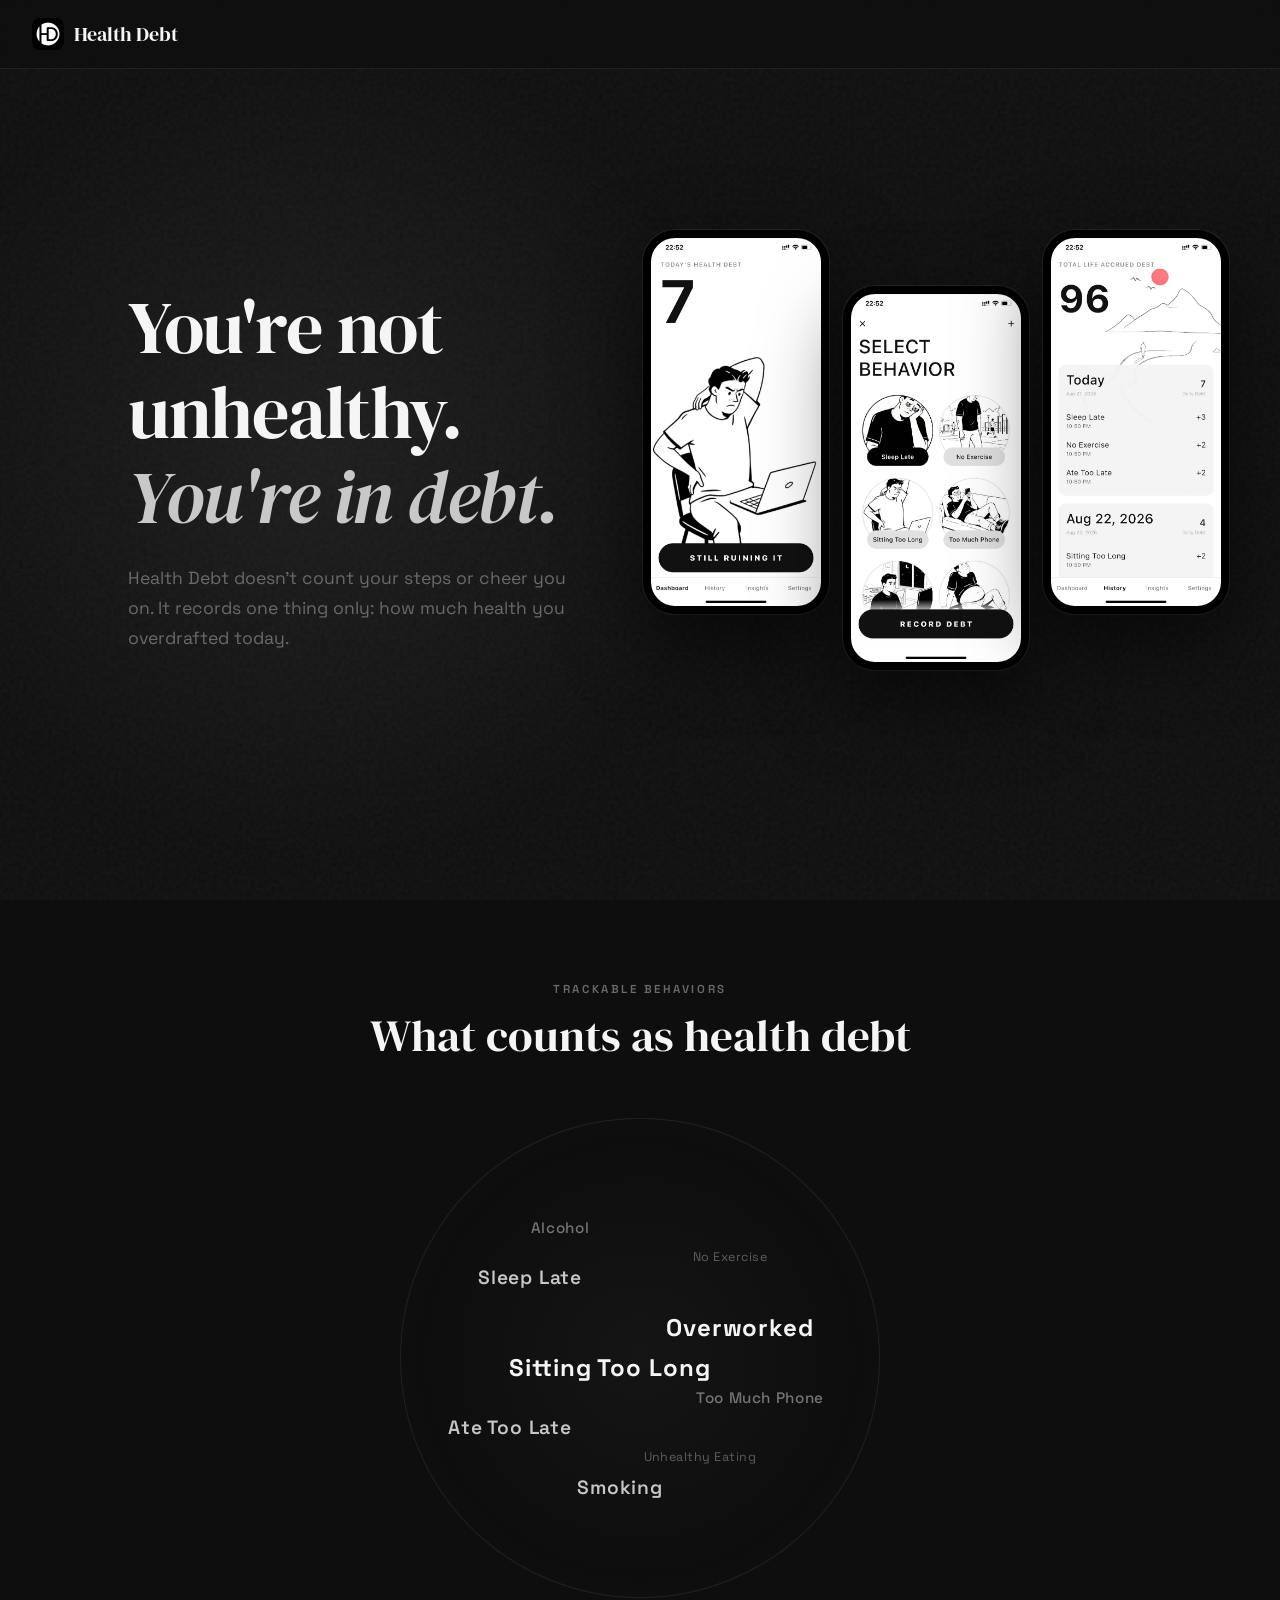
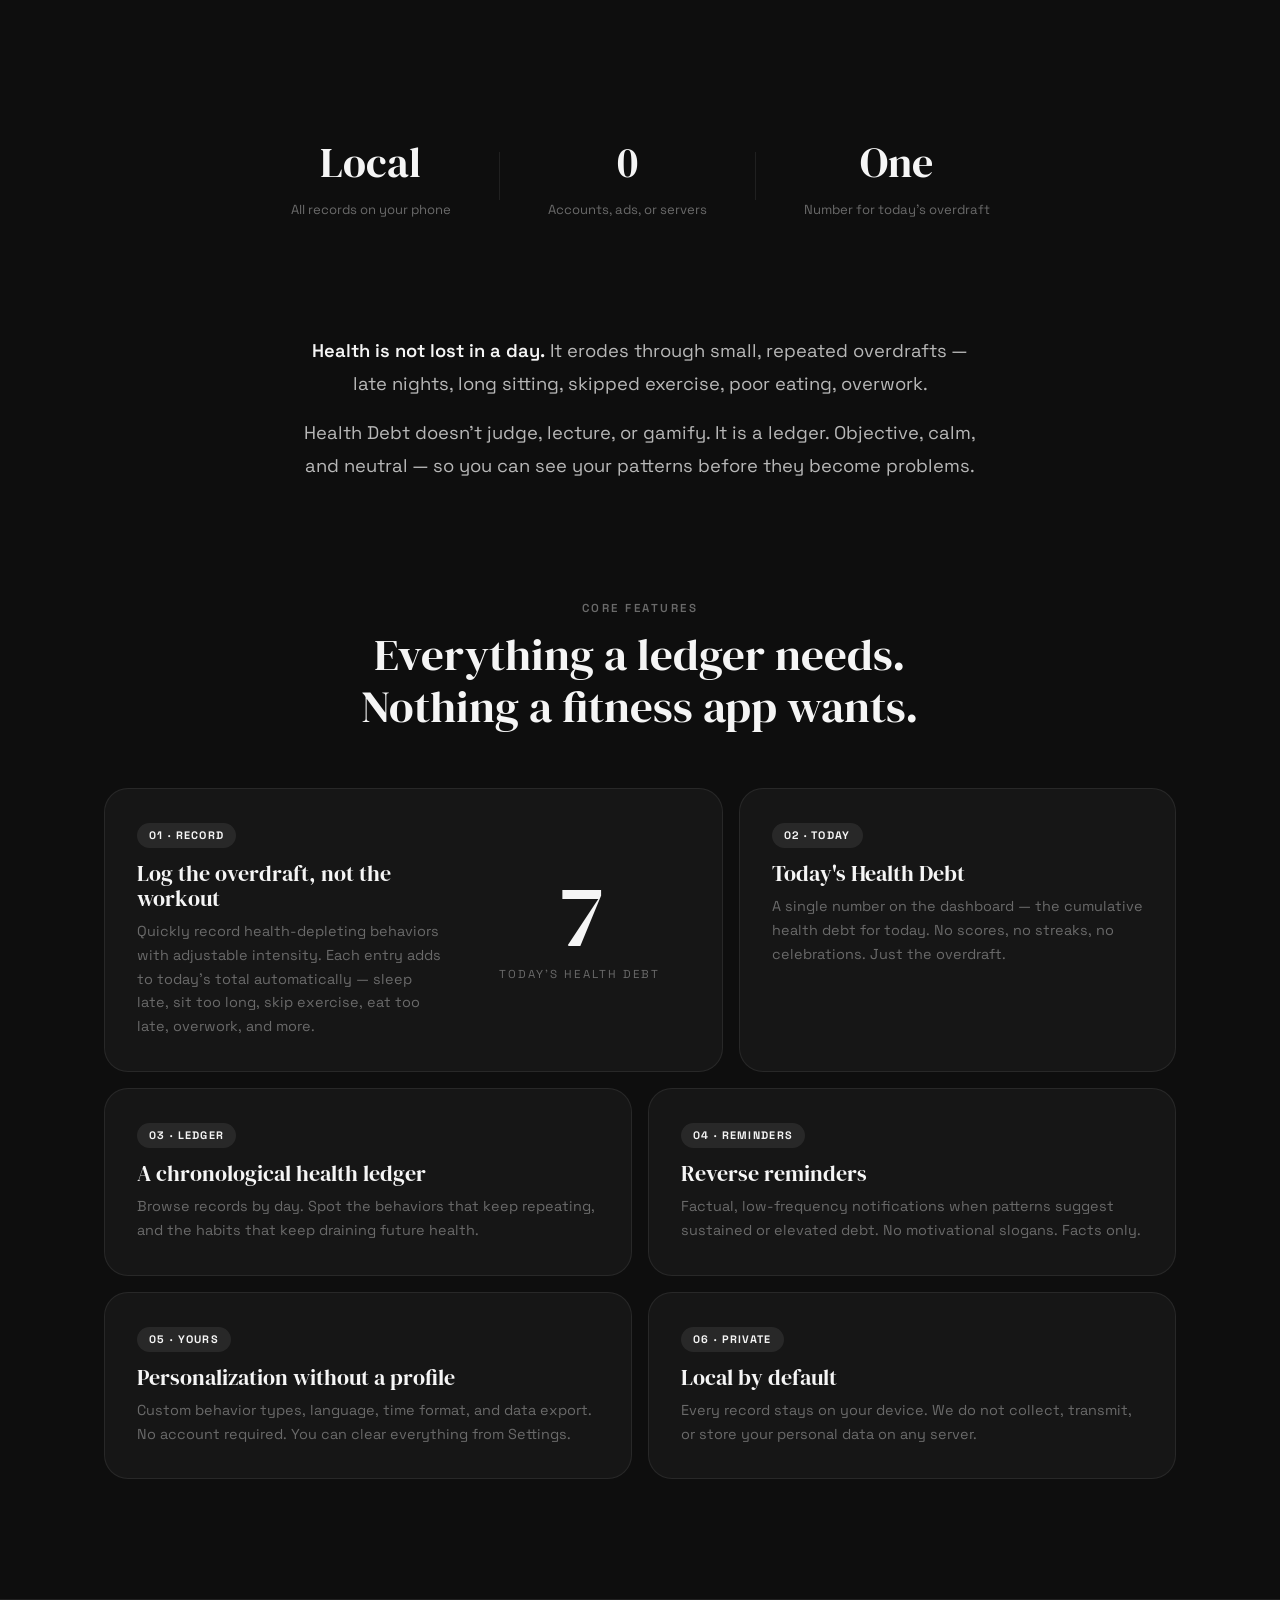
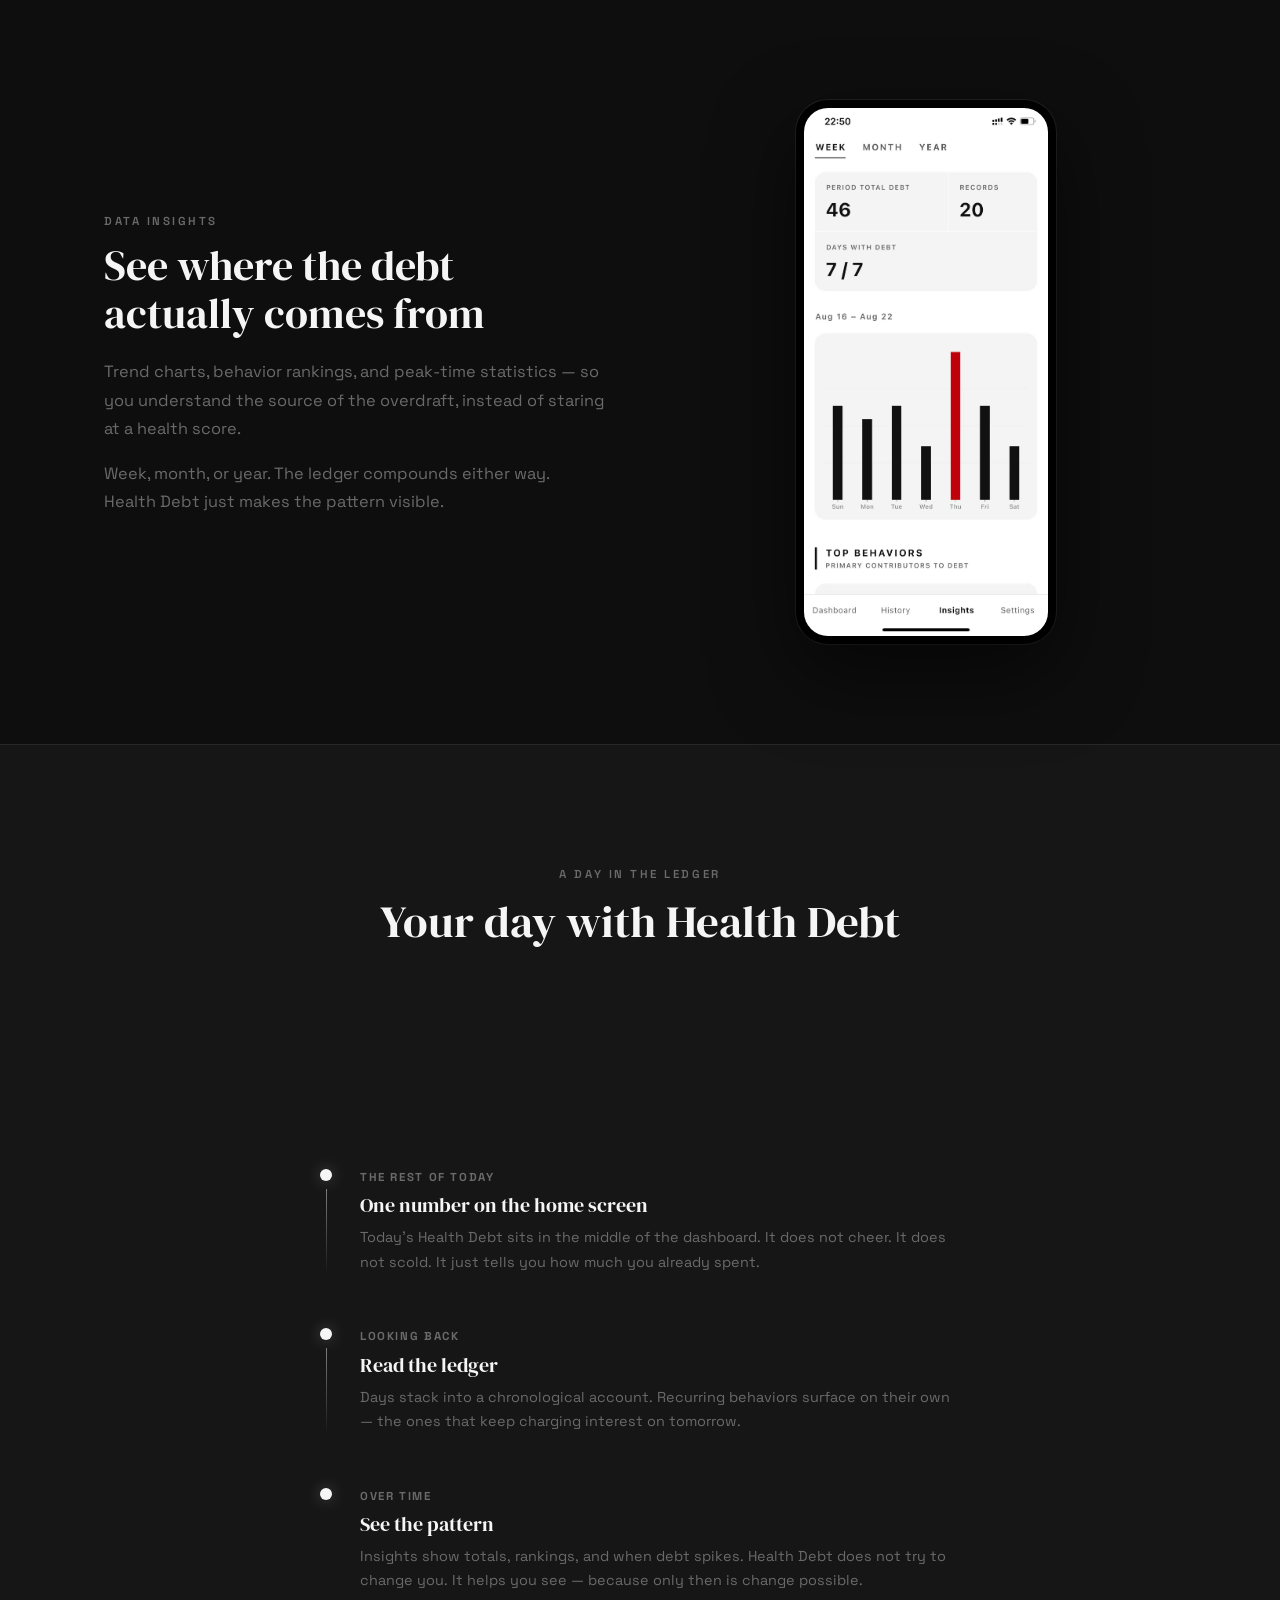
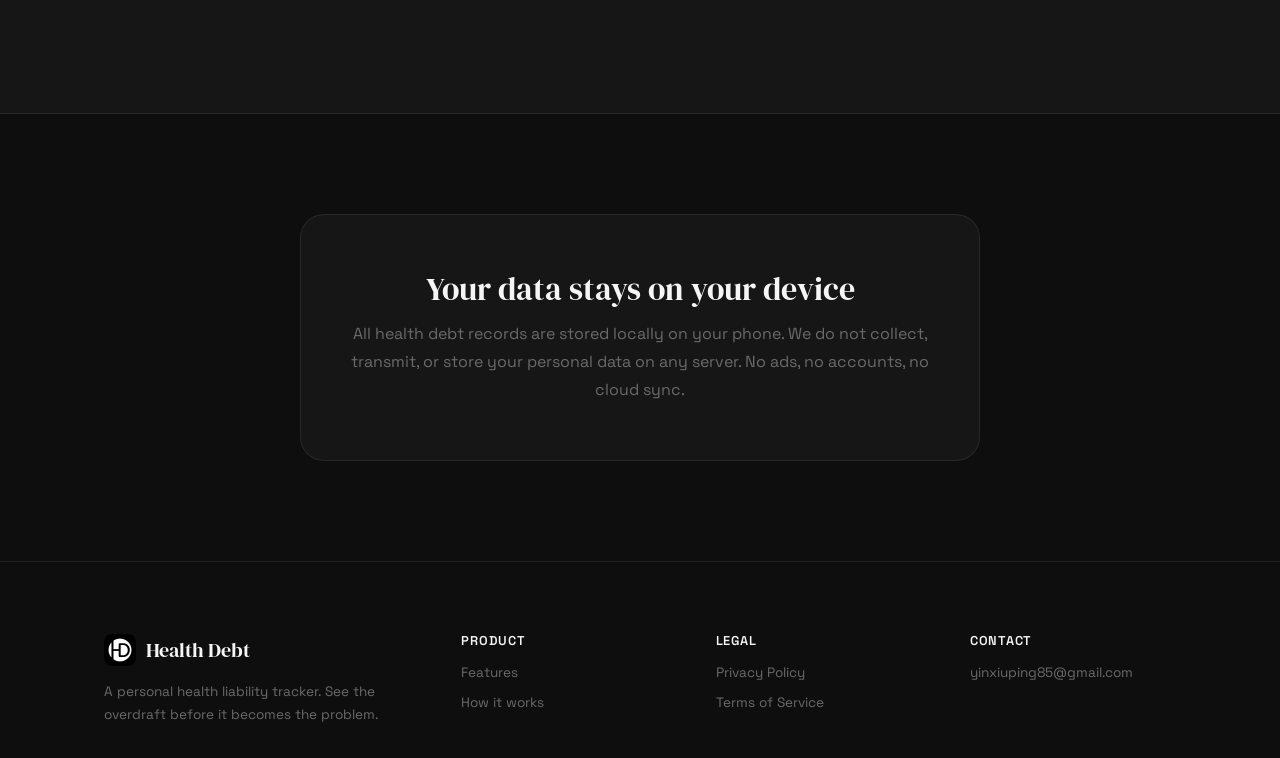
==== index.html @ 284af762 "init code" ====
<!DOCTYPE html>
<html lang="en">
<head>
  <meta charset="UTF-8">
  <meta name="viewport" content="width=device-width, initial-scale=1.0">
  <title>Health Debt — Track Your Health Debt</title>
  <meta name="description" content="Health Debt is a minimalist health liability tracker. Record daily health-depleting behaviors, see your cumulative health debt, and understand your lifestyle patterns. All data stays on your device.">
  <link rel="preconnect" href="https://fonts.googleapis.com">
  <link rel="preconnect" href="https://fonts.gstatic.com" crossorigin>
  <link href="https://fonts.googleapis.com/css2?family=DM+Serif+Display:ital@0;1&family=Space+Grotesk:wght@400;500;600;700&display=swap" rel="stylesheet">
  <link rel="icon" type="image/png" href="app_icon.png">
  <link rel="apple-touch-icon" href="app_icon.png">
  <link rel="stylesheet" href="site.css">
</head>
<body>
  <header class="topbar">
    <a href="index.html" class="logo">
      <img class="logo-mark" src="app_icon.png" alt="Health Debt">
      <span class="logo-name">Health Debt</span>
    </a>
  </header>

  <section class="hero">
    <div class="hero-grain"></div>
    <div class="hero-radial"></div>
    <div class="hero-inner">
      <h1 class="hero-title">You're not unhealthy.<br><em>You're in debt.</em></h1>
      <p class="hero-desc">Health Debt doesn't count your steps or cheer you on. It records one thing only: how much health you overdrafted today.</p>
    </div>
    <div class="hero-phones">
      <div class="phone">
        <img src="home.jpg" alt="Health Debt dashboard showing today's health debt as a single number">
      </div>
      <div class="phone phone-offset">
        <img src="add.jpg" alt="Select behavior screen for recording a health debt">
      </div>
      <div class="phone">
        <img src="history.jpg" alt="Health ledger listing daily records and accrued debt">
      </div>
    </div>
  </section>

  <section class="bubble-section">
    <div class="sec-kicker">Trackable Behaviors</div>
    <h2 class="sec-title">What counts as health debt</h2>
    <div class="bubble-circle">
      <span class="bubble-word bw-lg" style="--dx:-110px;--dy:-80px;--dur:6.2s;--delay:0s">Sleep Late</span>
      <span class="bubble-word bw-sm" style="--dx:90px;--dy:-100px;--dur:7.1s;--delay:-1.5s">No Exercise</span>
      <span class="bubble-word bw-xl" style="--dx:-30px;--dy:10px;--dur:5.8s;--delay:-3s">Sitting Too Long</span>
      <span class="bubble-word bw-md" style="--dx:120px;--dy:40px;--dur:6.8s;--delay:-0.8s">Too Much Phone</span>
      <span class="bubble-word bw-lg" style="--dx:-130px;--dy:70px;--dur:7.5s;--delay:-2.2s">Ate Too Late</span>
      <span class="bubble-word bw-sm" style="--dx:60px;--dy:100px;--dur:6.4s;--delay:-4s">Unhealthy Eating</span>
      <span class="bubble-word bw-xl" style="--dx:100px;--dy:-30px;--dur:5.5s;--delay:-1s">Overworked</span>
      <span class="bubble-word bw-md" style="--dx:-80px;--dy:-130px;--dur:7.8s;--delay:-2.8s">Alcohol</span>
      <span class="bubble-word bw-lg" style="--dx:-20px;--dy:130px;--dur:6.9s;--delay:-3.6s">Smoking</span>
    </div>
  </section>

  <section class="stats">
    <div class="stat-item">
      <span class="stat-num">Local</span>
      <span class="stat-label">All records on your phone</span>
    </div>
    <div class="stat-divider"></div>
    <div class="stat-item">
      <span class="stat-num">0</span>
      <span class="stat-label">Accounts, ads, or servers</span>
    </div>
    <div class="stat-divider"></div>
    <div class="stat-item">
      <span class="stat-num">One</span>
      <span class="stat-label">Number for today's overdraft</span>
    </div>
  </section>

  <section class="philosophy">
    <div class="philosophy-inner reveal">
      <p><strong>Health is not lost in a day.</strong> It erodes through small, repeated overdrafts — late nights, long sitting, skipped exercise, poor eating, overwork.</p>
      <p>Health Debt doesn't judge, lecture, or gamify. It is a ledger. Objective, calm, and neutral — so you can see your patterns before they become problems.</p>
    </div>
  </section>

  <section class="bento" id="features">
    <div class="container">
      <div class="sec-kicker">Core Features</div>
      <h2 class="sec-title">Everything a ledger needs.<br>Nothing a fitness app wants.</h2>
      <div class="bento-grid">
        <article class="bento-card bento-lg reveal">
          <div class="bento-content">
            <span class="bento-tag">01 · Record</span>
            <h3>Log the overdraft, not the workout</h3>
            <p>Quickly record health-depleting behaviors with adjustable intensity. Each entry adds to today's total automatically — sleep late, sit too long, skip exercise, eat too late, overwork, and more.</p>
          </div>
          <div class="bento-art">
            <div class="debt-figure">
              <strong>7</strong>
              <span>today's health debt</span>
            </div>
          </div>
        </article>
        <article class="bento-card bento-md reveal">
          <span class="bento-tag">02 · Today</span>
          <h3>Today's Health Debt</h3>
          <p>A single number on the dashboard — the cumulative health debt for today. No scores, no streaks, no celebrations. Just the overdraft.</p>
        </article>
        <article class="bento-card bento-sm reveal">
          <span class="bento-tag">03 · Ledger</span>
          <h3>A chronological health ledger</h3>
          <p>Browse records by day. Spot the behaviors that keep repeating, and the habits that keep draining future health.</p>
        </article>
        <article class="bento-card bento-sm reveal">
          <span class="bento-tag">04 · Reminders</span>
          <h3>Reverse reminders</h3>
          <p>Factual, low-frequency notifications when patterns suggest sustained or elevated debt. No motivational slogans. Facts only.</p>
        </article>
        <article class="bento-card bento-sm reveal">
          <span class="bento-tag">05 · Yours</span>
          <h3>Personalization without a profile</h3>
          <p>Custom behavior types, language, time format, and data export. No account required. You can clear everything from Settings.</p>
        </article>
        <article class="bento-card bento-sm reveal">
          <span class="bento-tag">06 · Private</span>
          <h3>Local by default</h3>
          <p>Every record stays on your device. We do not collect, transmit, or store your personal data on any server.</p>
        </article>
      </div>
    </div>
  </section>

  <section class="showcase">
    <div class="container showcase-row">
      <div class="showcase-copy reveal">
        <div class="sec-kicker" style="text-align:left">Data Insights</div>
        <h2>See where the debt actually comes from</h2>
        <p>Trend charts, behavior rankings, and peak-time statistics — so you understand the source of the overdraft, instead of staring at a health score.</p>
        <p>Week, month, or year. The ledger compounds either way. Health Debt just makes the pattern visible.</p>
      </div>
      <div class="showcase-visual reveal">
        <div class="phone">
          <img src="insights.jpg" alt="Insights screen with weekly debt totals and a bar chart of daily overdrafts">
        </div>
      </div>
    </div>
  </section>

  <section class="how" id="how">
    <div class="container">
      <div class="sec-kicker">A day in the ledger</div>
      <h2 class="sec-title">Your day with Health Debt</h2>
      <div class="timeline">
        <div class="tl-item reveal">
          <div class="tl-marker">
            <div class="tl-dot"></div>
            <div class="tl-line"></div>
          </div>
          <div class="tl-card">
            <span class="tl-time">When it happens</span>
            <h3>Record the overdraft</h3>
            <p>Something depletes you — a late night, a long sit, a skipped run. Open the app, pick the behavior, set the intensity, record. That's the whole interaction.</p>
          </div>
        </div>
        <div class="tl-item reveal">
          <div class="tl-marker">
            <div class="tl-dot"></div>
            <div class="tl-line"></div>
          </div>
          <div class="tl-card">
            <span class="tl-time">The rest of today</span>
            <h3>One number on the home screen</h3>
            <p>Today's Health Debt sits in the middle of the dashboard. It does not cheer. It does not scold. It just tells you how much you already spent.</p>
          </div>
        </div>
        <div class="tl-item reveal">
          <div class="tl-marker">
            <div class="tl-dot"></div>
            <div class="tl-line"></div>
          </div>
          <div class="tl-card">
            <span class="tl-time">Looking back</span>
            <h3>Read the ledger</h3>
            <p>Days stack into a chronological account. Recurring behaviors surface on their own — the ones that keep charging interest on tomorrow.</p>
          </div>
        </div>
        <div class="tl-item reveal">
          <div class="tl-marker">
            <div class="tl-dot"></div>
          </div>
          <div class="tl-card">
            <span class="tl-time">Over time</span>
            <h3>See the pattern</h3>
            <p>Insights show totals, rankings, and when debt spikes. Health Debt does not try to change you. It helps you see — because only then is change possible.</p>
          </div>
        </div>
      </div>
    </div>
  </section>

  <section class="privacy-banner" id="privacy">
    <div class="privacy-inner reveal">
      <h2>Your data stays on your device</h2>
      <p>All health debt records are stored locally on your phone. We do not collect, transmit, or store your personal data on any server. No ads, no accounts, no cloud sync.</p>
    </div>
  </section>

  <footer class="site-footer">
    <div class="container">
      <div class="footer-row">
        <div class="brand-col">
          <a href="index.html" class="logo">
            <img class="logo-mark" src="app_icon.png" alt="Health Debt">
            <span class="logo-name">Health Debt</span>
          </a>
          <p>A personal health liability tracker. See the overdraft before it becomes the problem.</p>
        </div>
        <div class="footer-col">
          <h4>Product</h4>
          <a href="#features">Features</a>
          <a href="#how">How it works</a>
        </div>
        <div class="footer-col">
          <h4>Legal</h4>
          <a href="privacy.html">Privacy Policy</a>
          <a href="terms-of-service.html">Terms of Service</a>
        </div>
        <div class="footer-col">
          <h4>Contact</h4>
          <a href="mailto:yinxiuping85@gmail.com">yinxiuping85@gmail.com</a>
        </div>
      </div>
    </div>
  </footer>

  <script>
    (function () {
      var nodes = document.querySelectorAll(".reveal");
      if ("IntersectionObserver" in window) {
        var io = new IntersectionObserver(function (entries) {
          entries.forEach(function (entry) {
            if (entry.isIntersecting) {
              entry.target.classList.add("visible");
              io.unobserve(entry.target);
            }
          });
        }, { threshold: 0.12 });
        nodes.forEach(function (n) { io.observe(n); });
      } else {
        nodes.forEach(function (n) { n.classList.add("visible"); });
      }
    })();
  </script>
</body>
</html>
---- site.css ----
:root {
  --bg: #0e0e0e;
  --surface: #161616;
  --surface2: #1a1a1a;
  --border: rgba(255, 255, 255, 0.08);
  --text: #b8b8b8;
  --text-dim: #6a6a6a;
  --white: #f5f5f5;
  --accent: #ffffff;
  --radius: 16px;
  --radius-lg: 24px;
}

*,
*::before,
*::after {
  margin: 0;
  padding: 0;
  box-sizing: border-box;
}

html {
  scroll-behavior: smooth;
}

body {
  font-family: "Space Grotesk", -apple-system, BlinkMacSystemFont, sans-serif;
  background: var(--bg);
  color: var(--text);
  line-height: 1.6;
  overflow-x: hidden;
  -webkit-font-smoothing: antialiased;
}

h1,
h2,
h3,
h4 {
  font-family: "DM Serif Display", Georgia, serif;
  color: var(--white);
  line-height: 1.15;
  font-weight: 400;
}

a {
  color: inherit;
}

img {
  max-width: 100%;
  display: block;
}

.container {
  max-width: 1120px;
  margin: 0 auto;
  padding: 0 24px;
}

/* —— Topbar —— */
.topbar {
  position: fixed;
  top: 0;
  left: 0;
  right: 0;
  z-index: 1000;
  display: flex;
  align-items: center;
  justify-content: space-between;
  padding: 18px 32px;
  background: rgba(14, 14, 14, 0.72);
  -webkit-backdrop-filter: blur(24px);
  backdrop-filter: blur(24px);
  border-bottom: 1px solid var(--border);
}

.logo {
  display: flex;
  align-items: center;
  gap: 10px;
  text-decoration: none;
  color: var(--white);
}

.logo-mark {
  width: 32px;
  height: 32px;
  border-radius: 8px;
  object-fit: cover;
  display: block;
  flex-shrink: 0;
}

.logo-name {
  font-family: "DM Serif Display", Georgia, serif;
  font-size: 1.25rem;
}

.topbar-links {
  display: flex;
  gap: 32px;
}

.topbar-links a {
  text-decoration: none;
  color: var(--text-dim);
  font-size: 0.88rem;
  font-weight: 500;
  transition: color 0.2s;
}

.topbar-links a:hover {
  color: var(--white);
}

/* —— Hero —— */
.hero {
  position: relative;
  min-height: 100vh;
  display: flex;
  align-items: center;
  padding: 120px 48px 80px 10%;
  overflow: hidden;
  background: var(--bg);
}

.hero-grain {
  position: absolute;
  inset: 0;
  background-image: url("data:image/svg+xml,%3Csvg viewBox='0 0 256 256' xmlns='http://www.w3.org/2000/svg'%3E%3Cfilter id='n'%3E%3CfeTurbulence type='fractalNoise' baseFrequency='.85' numOctaves='4' stitchTiles='stitch'/%3E%3C/filter%3E%3Crect width='100%25' height='100%25' filter='url(%23n)' opacity='.05'/%3E%3C/svg%3E");
  pointer-events: none;
}

.hero-radial {
  position: absolute;
  width: 900px;
  height: 900px;
  background: radial-gradient(circle, rgba(255, 255, 255, 0.06) 0%, transparent 65%);
  top: 50%;
  left: 25%;
  transform: translate(-50%, -50%);
  pointer-events: none;
}

.hero-inner {
  position: relative;
  z-index: 2;
  max-width: 560px;
}

.hero-title {
  font-size: clamp(2.8rem, 6vw, 4.6rem);
  letter-spacing: -0.02em;
  margin-bottom: 24px;
}

.hero-title em {
  font-style: italic;
  color: #c8c8c8;
}

.hero-desc {
  font-size: 1.1rem;
  color: var(--text-dim);
  max-width: 440px;
  line-height: 1.7;
}

.hero-phones {
  position: absolute;
  right: 4%;
  top: 50%;
  transform: translateY(-50%);
  z-index: 2;
  display: flex;
  gap: 14px;
  align-items: flex-start;
}

.hero-phones .phone {
  width: 186px;
}

.phone {
  width: 230px;
  background: #000;
  border-radius: 32px;
  padding: 8px;
  box-shadow: 0 30px 80px rgba(0, 0, 0, 0.55), 0 0 0 1px rgba(255, 255, 255, 0.08);
}

.phone-offset {
  margin-top: 56px;
}

.phone img {
  width: 100%;
  border-radius: 24px;
  display: block;
}

/* —— Bubble Cloud —— */
.bubble-section {
  display: flex;
  flex-direction: column;
  align-items: center;
  justify-content: center;
  padding: 80px 24px 60px;
}

.bubble-circle {
  position: relative;
  width: 480px;
  height: 480px;
  border-radius: 50%;
  border: 1px solid var(--border);
  background: radial-gradient(circle, rgba(255,255,255,0.03) 0%, transparent 70%);
}

.bubble-word {
  position: absolute;
  left: 50%;
  top: 50%;
  white-space: nowrap;
  color: var(--text);
  letter-spacing: 0.04em;
  transform: translate(
    calc(-50% + var(--dx)),
    calc(-50% + var(--dy))
  );
  animation: bubble-float var(--dur) ease-in-out var(--delay) infinite alternate;
}

.bw-sm {
  font-size: 0.78rem;
  font-weight: 400;
  opacity: 0.45;
}

.bw-md {
  font-size: 0.95rem;
  font-weight: 500;
  opacity: 0.6;
}

.bw-lg {
  font-size: 1.2rem;
  font-weight: 600;
  opacity: 0.8;
  color: var(--white);
}

.bw-xl {
  font-size: 1.5rem;
  font-weight: 700;
  opacity: 1;
  color: var(--white);
}

@keyframes bubble-float {
  0% {
    transform: translate(
      calc(-50% + var(--dx)),
      calc(-50% + var(--dy))
    );
  }
  100% {
    transform: translate(
      calc(-50% + var(--dx) + 14px),
      calc(-50% + var(--dy) - 12px)
    );
  }
}

@media (max-width: 768px) {
  .bubble-circle {
    width: 360px;
    height: 360px;
  }

  .bubble-word {
    transform: translate(
      calc(-50% + var(--dx) * 0.72),
      calc(-50% + var(--dy) * 0.72)
    );
  }

  .bw-xl { font-size: 1.2rem; }
  .bw-lg { font-size: 1rem; }
  .bw-md { font-size: 0.85rem; }
  .bw-sm { font-size: 0.7rem; }

  @keyframes bubble-float {
    0% {
      transform: translate(
        calc(-50% + var(--dx) * 0.72),
        calc(-50% + var(--dy) * 0.72)
      );
    }
    100% {
      transform: translate(
        calc(-50% + var(--dx) * 0.72 + 10px),
        calc(-50% + var(--dy) * 0.72 - 8px)
      );
    }
  }
}

@media (max-width: 480px) {
  .bubble-circle {
    width: 290px;
    height: 290px;
  }

  .bubble-word {
    transform: translate(
      calc(-50% + var(--dx) * 0.55),
      calc(-50% + var(--dy) * 0.55)
    );
  }

  .bw-xl { font-size: 1rem; }
  .bw-lg { font-size: 0.88rem; }
  .bw-md { font-size: 0.75rem; }
  .bw-sm { font-size: 0.62rem; }

  @keyframes bubble-float {
    0% {
      transform: translate(
        calc(-50% + var(--dx) * 0.55),
        calc(-50% + var(--dy) * 0.55)
      );
    }
    100% {
      transform: translate(
        calc(-50% + var(--dx) * 0.55 + 8px),
        calc(-50% + var(--dy) * 0.55 - 6px)
      );
    }
  }
}

/* —— Stats —— */
.stats {
  display: flex;
  justify-content: center;
  align-items: center;
  gap: 48px;
  padding: 72px 24px;
  flex-wrap: wrap;
}

.stat-item {
  text-align: center;
}

.stat-num {
  display: block;
  font-family: "DM Serif Display", Georgia, serif;
  font-size: 2.6rem;
  color: var(--white);
}

.stat-label {
  font-size: 0.82rem;
  color: var(--text-dim);
}

.stat-divider {
  width: 1px;
  height: 48px;
  background: var(--border);
}

/* —— Philosophy —— */
.philosophy {
  padding: 40px 24px 20px;
}

.philosophy-inner {
  max-width: 680px;
  margin: 0 auto;
  text-align: center;
}

.philosophy p {
  font-size: 1.15rem;
  color: var(--text);
  line-height: 1.8;
  margin-bottom: 1rem;
}

.philosophy strong {
  color: var(--white);
  font-weight: 600;
}

/* —— Bento —— */
.bento {
  padding: 80px 0 120px;
}

.sec-kicker {
  text-align: center;
  font-size: 0.72rem;
  font-weight: 600;
  letter-spacing: 0.22em;
  text-transform: uppercase;
  color: var(--text-dim);
  margin-bottom: 12px;
}

.sec-title {
  font-size: clamp(2rem, 4vw, 2.8rem);
  text-align: center;
  margin-bottom: 56px;
}

.bento-grid {
  display: grid;
  grid-template-columns: repeat(12, 1fr);
  gap: 16px;
}

.bento-card {
  border-radius: var(--radius-lg);
  padding: 32px;
  border: 1px solid var(--border);
  background: var(--surface);
  overflow: hidden;
  transition: transform 0.3s, box-shadow 0.3s, border-color 0.3s;
}

.bento-card:hover {
  transform: translateY(-4px);
  box-shadow: 0 12px 40px rgba(0, 0, 0, 0.35);
  border-color: rgba(255, 255, 255, 0.14);
}

.bento-lg {
  grid-column: span 7;
  display: flex;
  gap: 24px;
  align-items: center;
}

.bento-md {
  grid-column: span 5;
}

.bento-sm {
  grid-column: span 6;
}

.bento-lg .bento-content {
  flex: 1.4;
  min-width: 0;
}

.bento-tag {
  display: inline-block;
  padding: 4px 12px;
  border-radius: 50px;
  font-size: 0.68rem;
  font-weight: 700;
  text-transform: uppercase;
  letter-spacing: 0.12em;
  color: var(--white);
  background: rgba(255, 255, 255, 0.08);
  margin-bottom: 14px;
}

.bento-card h3 {
  font-size: 1.35rem;
  margin-bottom: 8px;
}

.bento-card p {
  font-size: 0.9rem;
  color: var(--text-dim);
  line-height: 1.65;
}

.bento-art {
  flex: 1;
  min-width: 0;
}

.bento-art .phone {
  width: 180px;
  margin: 0 auto;
}

.debt-figure {
  text-align: center;
  padding: 12px 8px;
}

.debt-figure strong {
  display: block;
  font-family: "DM Serif Display", Georgia, serif;
  font-size: 5.5rem;
  font-weight: 400;
  color: var(--white);
  line-height: 0.9;
  letter-spacing: -0.04em;
}

.debt-figure span {
  display: block;
  margin-top: 10px;
  font-size: 0.72rem;
  letter-spacing: 0.18em;
  text-transform: uppercase;
  color: var(--text-dim);
}

/* —— Showcase —— */
.showcase {
  padding: 100px 0;
  border-top: 1px solid var(--border);
}

.showcase-row {
  display: grid;
  grid-template-columns: 1fr 1fr;
  gap: 72px;
  align-items: center;
}

.showcase-copy h2 {
  font-size: clamp(2rem, 3.5vw, 2.6rem);
  margin: 12px 0 20px;
}

.showcase-copy p {
  color: var(--text-dim);
  font-size: 1.02rem;
  line-height: 1.75;
  margin-bottom: 1rem;
}

.showcase-visual {
  display: flex;
  justify-content: center;
}

.showcase-visual .phone {
  width: 260px;
}

/* —— Timeline —— */
.how {
  padding: 120px 0;
  background: var(--surface);
  border-top: 1px solid var(--border);
  border-bottom: 1px solid var(--border);
}

.timeline {
  max-width: 640px;
  margin: 0 auto;
  display: flex;
  flex-direction: column;
}

.tl-item {
  display: flex;
  gap: 28px;
  padding-bottom: 48px;
}

.tl-item:last-child {
  padding-bottom: 0;
}

.tl-item:last-child .tl-line {
  display: none;
}

.tl-marker {
  display: flex;
  flex-direction: column;
  align-items: center;
  padding-top: 6px;
}

.tl-dot {
  width: 12px;
  height: 12px;
  border-radius: 50%;
  background: var(--white);
  box-shadow: 0 0 16px rgba(255, 255, 255, 0.25);
  flex-shrink: 0;
}

.tl-line {
  width: 1px;
  flex: 1;
  background: linear-gradient(180deg, rgba(255, 255, 255, 0.45), transparent);
  margin-top: 8px;
}

.tl-time {
  display: inline-block;
  font-size: 0.72rem;
  font-weight: 700;
  text-transform: uppercase;
  letter-spacing: 0.14em;
  color: var(--text-dim);
  margin-bottom: 8px;
}

.tl-card h3 {
  font-size: 1.25rem;
  margin-bottom: 8px;
}

.tl-card p {
  font-size: 0.9rem;
  color: var(--text-dim);
  line-height: 1.7;
}

/* —— Privacy banner —— */
.privacy-banner {
  padding: 100px 24px;
}

.privacy-inner {
  max-width: 680px;
  margin: 0 auto;
  text-align: center;
  border: 1px solid var(--border);
  border-radius: var(--radius-lg);
  padding: 3.5rem 2rem;
  background: var(--surface);
}

.privacy-inner h2 {
  font-size: 2rem;
  margin-bottom: 12px;
}

.privacy-inner p {
  font-size: 1rem;
  color: var(--text-dim);
  line-height: 1.75;
}

/* —— Footer —— */
.site-footer {
  padding: 72px 0 32px;
  border-top: 1px solid var(--border);
}

.footer-row {
  display: flex;
  gap: 48px;
  flex-wrap: wrap;
}

.brand-col {
  flex: 1.5;
  min-width: 220px;
}

.brand-col .logo {
  margin-bottom: 14px;
}

.brand-col p {
  font-size: 0.85rem;
  color: var(--text-dim);
  max-width: 280px;
  line-height: 1.7;
}

.footer-col {
  flex: 1;
  min-width: 140px;
}

.footer-col h4 {
  font-family: "Space Grotesk", sans-serif;
  font-size: 0.8rem;
  font-weight: 600;
  color: var(--white);
  margin-bottom: 14px;
  text-transform: uppercase;
  letter-spacing: 0.06em;
}

.footer-col a {
  display: block;
  text-decoration: none;
  color: var(--text-dim);
  font-size: 0.85rem;
  margin-bottom: 8px;
  transition: color 0.2s;
}

.footer-col a:hover {
  color: var(--white);
}

/* —— Legal pages —— */
.legal {
  padding: 140px 0 80px;
}

.legal-wrap {
  max-width: 760px;
  margin: 0 auto;
  padding: 0 24px;
}

.legal .updated {
  color: var(--text-dim);
  font-size: 0.85rem;
  margin: 8px 0 28px;
}

.legal h1 {
  font-size: 2.4rem;
}

.legal article p {
  margin: 0 0 14px;
  color: var(--text);
  font-size: 0.98rem;
}

.legal article strong {
  color: var(--white);
}

.legal article a {
  color: var(--white);
}

.legal article em {
  color: #d0d0d0;
  font-style: italic;
}

.back-link {
  display: inline-block;
  color: var(--text-dim);
  text-decoration: none;
  font-size: 0.85rem;
  margin-bottom: 24px;
}

.back-link:hover {
  color: var(--white);
}

/* —— Reveal —— */
.reveal {
  opacity: 0;
  transform: translateY(24px);
  transition: opacity 0.7s ease, transform 0.7s ease;
}

.reveal.visible {
  opacity: 1;
  transform: translateY(0);
}

/* —— Responsive —— */
@media (max-width: 1024px) {
  .hero {
    padding: 120px 32px 80px;
    flex-direction: column;
    align-items: flex-start;
  }

  .hero-phones {
    position: relative;
    right: auto;
    top: auto;
    transform: none;
    margin-top: 56px;
    justify-content: center;
    width: 100%;
    gap: 12px;
  }

  .hero-phones .phone {
    width: 160px;
  }

  .bento-lg {
    grid-column: span 12;
  }

  .bento-md {
    grid-column: span 6;
  }

  .showcase-row {
    grid-template-columns: 1fr;
    gap: 40px;
  }
}

@media (max-width: 768px) {
  .topbar {
    padding: 16px 20px;
  }

  .topbar-links {
    gap: 16px;
  }

  .hero {
    padding: 108px 24px 60px;
    min-height: auto;
  }

  .hero-title {
    font-size: 2.4rem;
  }

  .hero-phones .phone {
    width: 108px;
  }

  .phone-offset {
    margin-top: 28px;
  }

  .stats {
    gap: 24px;
    padding: 48px 24px;
  }

  .stat-divider {
    display: none;
  }

  .stat-num {
    font-size: 2rem;
  }

  .bento-grid {
    grid-template-columns: 1fr;
  }

  .bento-lg,
  .bento-md,
  .bento-sm {
    grid-column: span 1;
  }

  .bento-lg {
    flex-direction: column;
  }

  .tl-item {
    gap: 16px;
  }

  .footer-row {
    flex-direction: column;
    gap: 32px;
  }
}

@media (max-width: 480px) {
  .hero-title {
    font-size: 2rem;
  }
}
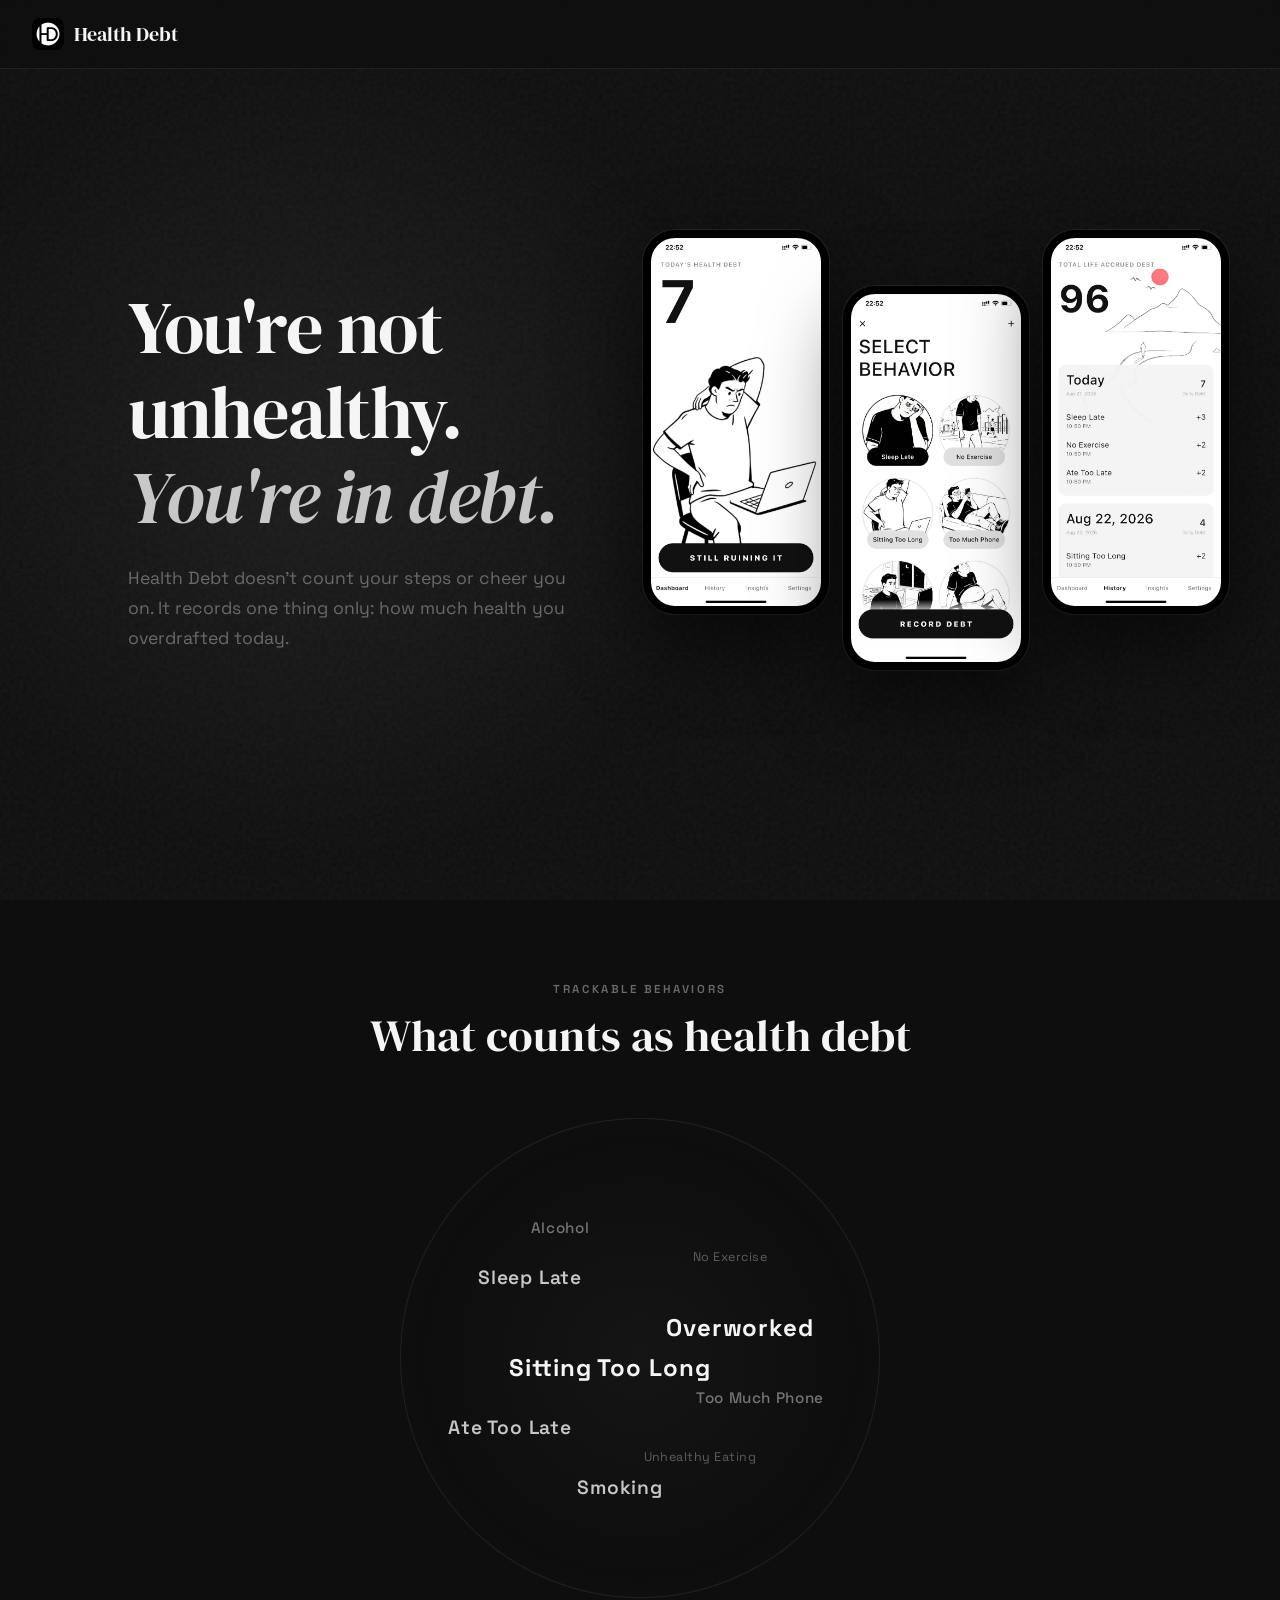
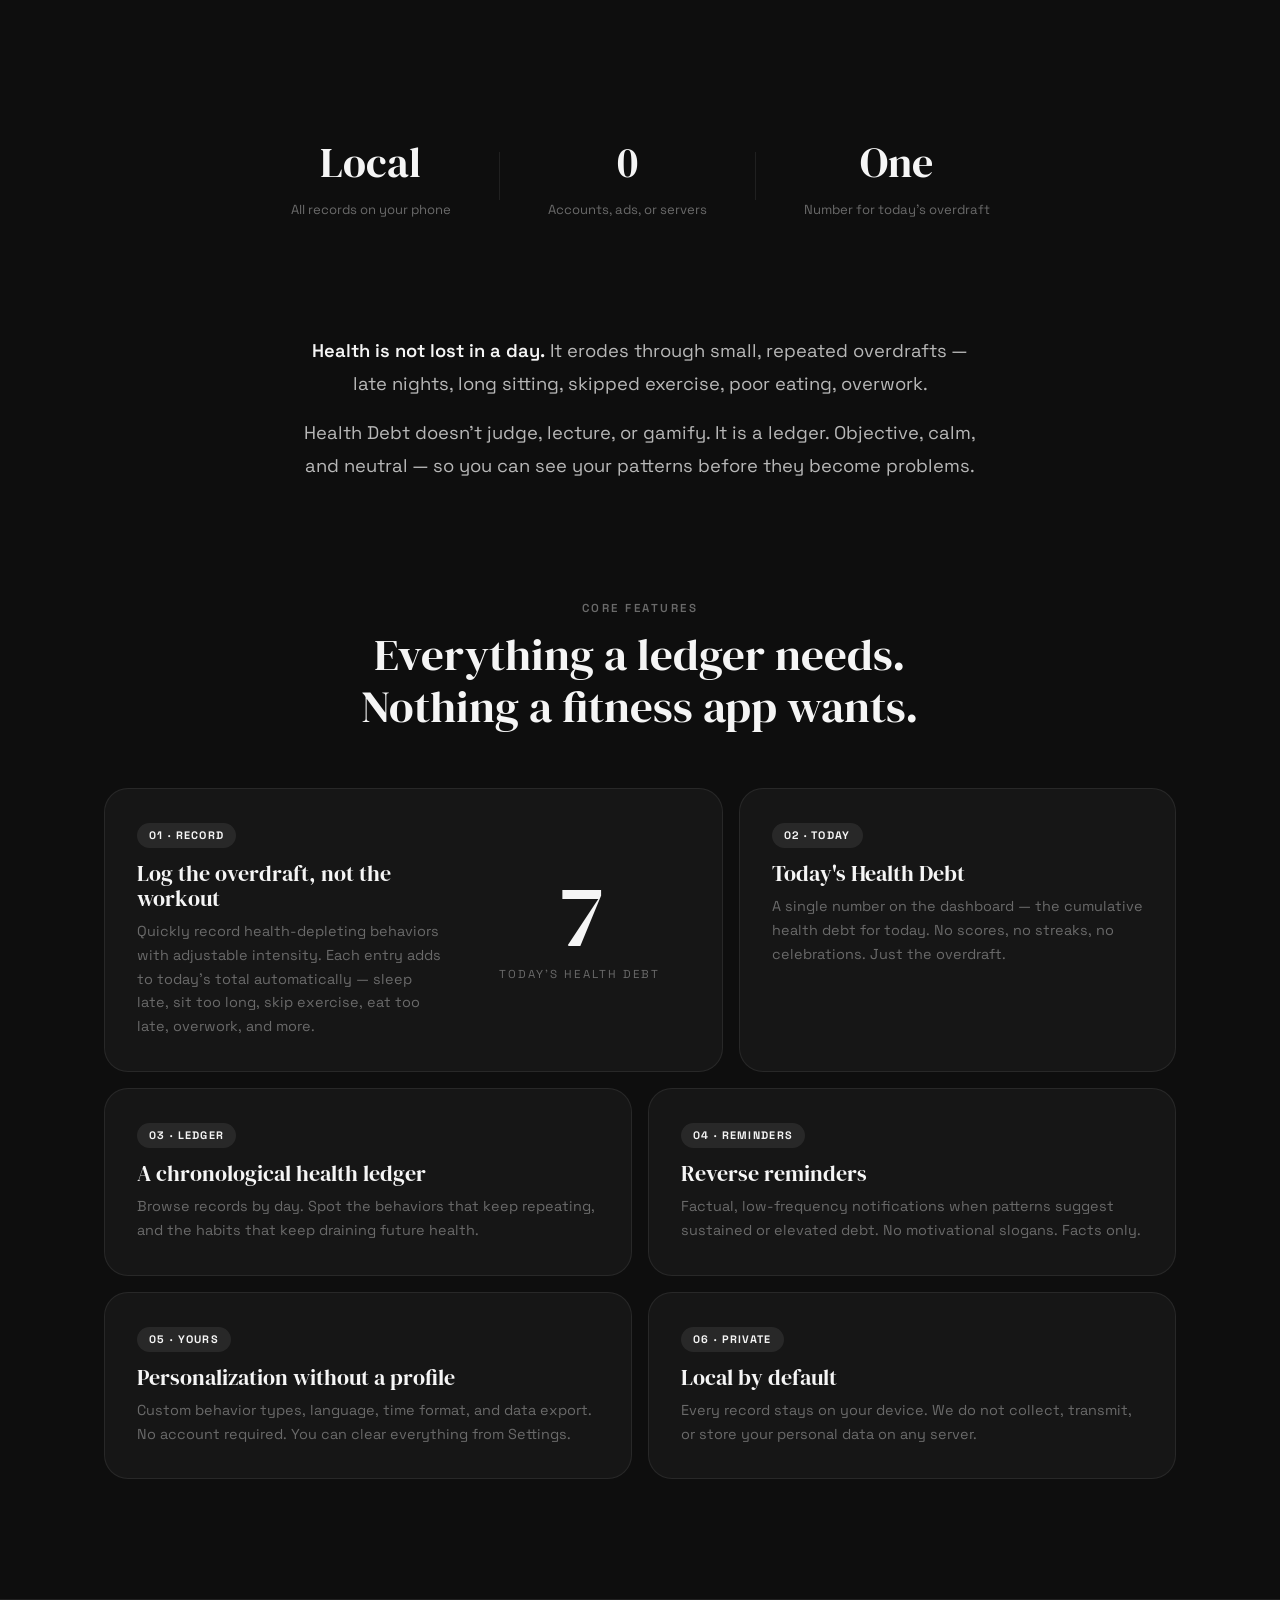
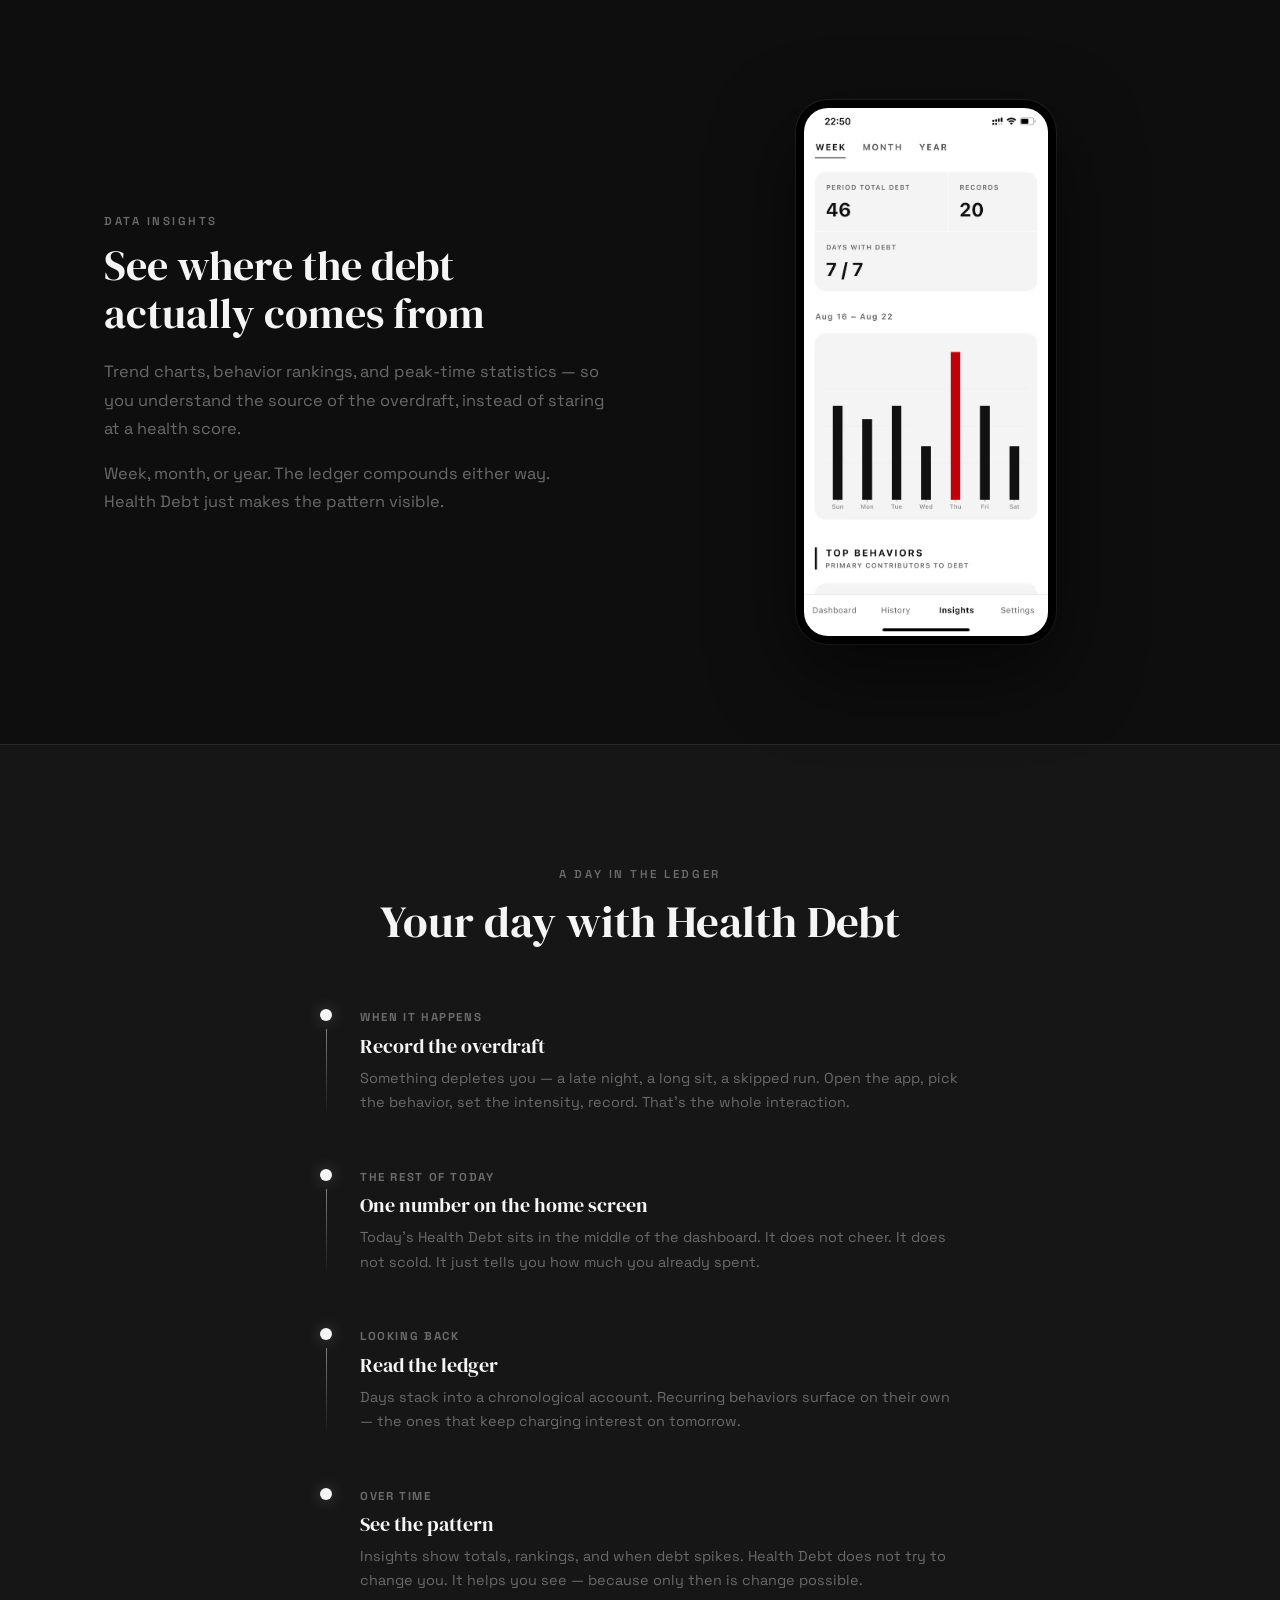
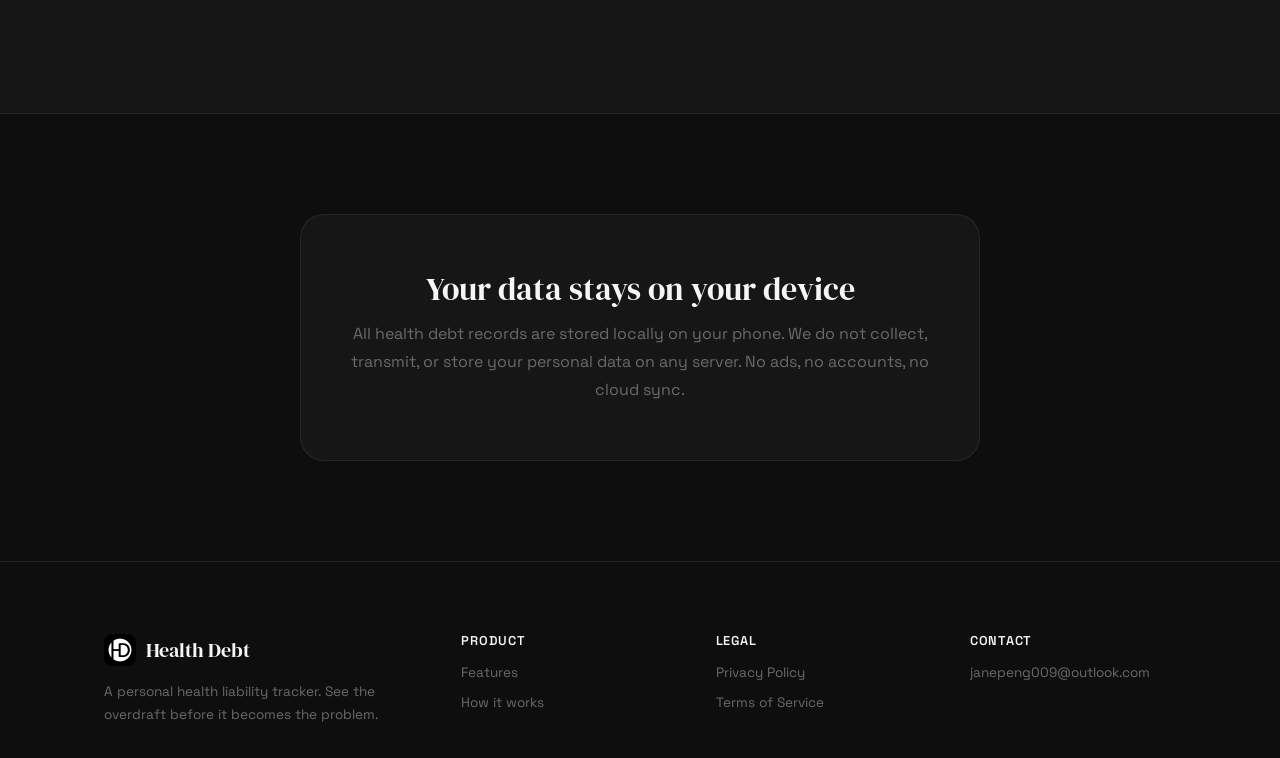
==== commit 80d079b1: "modify email" ====
--- a/index.html
+++ b/index.html
@@ -224,7 +224,7 @@
         </div>
         <div class="footer-col">
           <h4>Contact</h4>
-          <a href="mailto:yinxiuping85@gmail.com">yinxiuping85@gmail.com</a>
+          <a href="mailto:janepeng009@outlook.com">janepeng009@outlook.com</a>
         </div>
       </div>
     </div>
